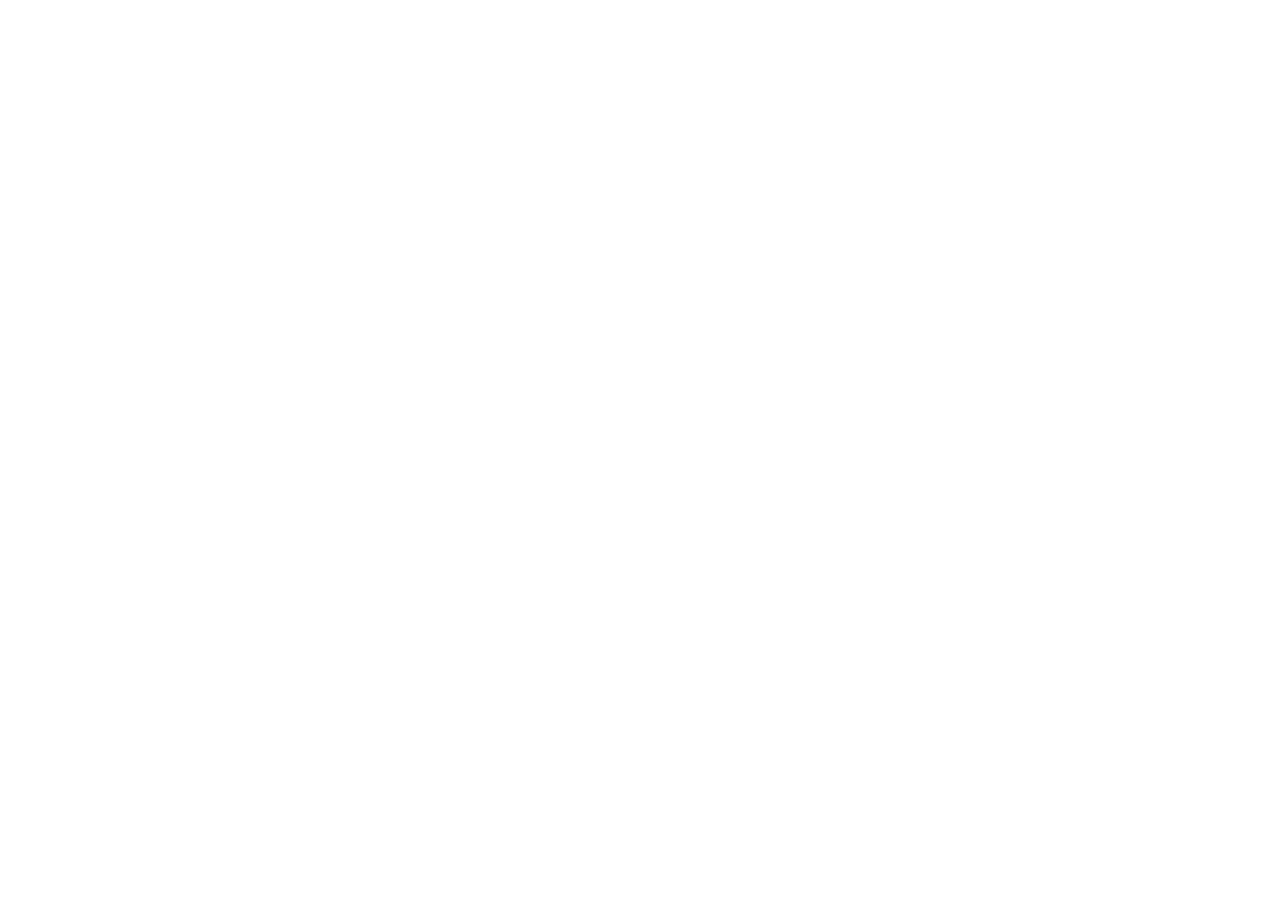
==== Pages/Card.html @ 169aed7e "First Commit" ====
<!DOCTYPE html>
<html lang="en">
<head>
    <meta charset="UTF-8">
    <meta name="viewport" content="width=device-width, initial-scale=1.0">
    <title>Humbled</title>
</head>
<body>
    
</body>
</html>
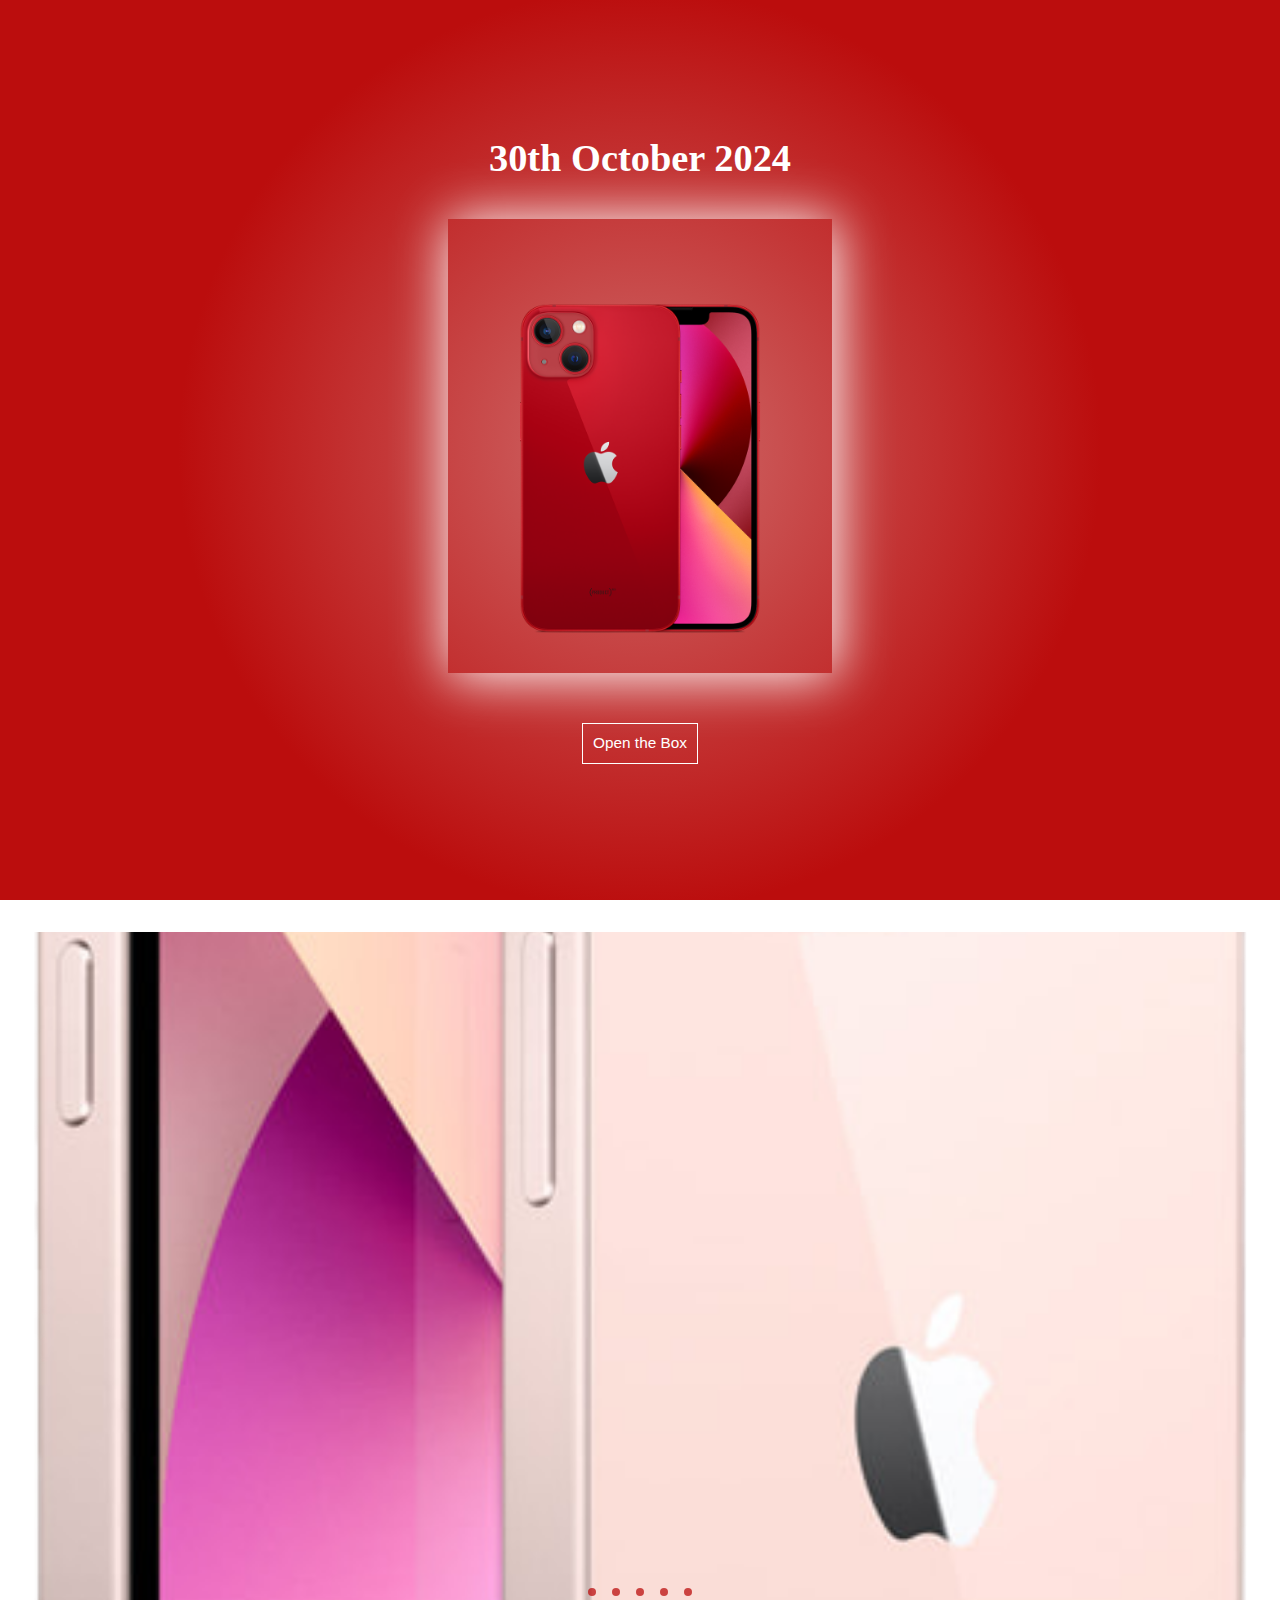
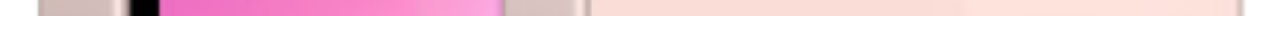
==== commit 2b2c4779: "hero section of the main invitation added" ====
--- a/Pages/Card.html
+++ b/Pages/Card.html
@@ -3,9 +3,46 @@
 <head>
     <meta charset="UTF-8">
     <meta name="viewport" content="width=device-width, initial-scale=1.0">
+    <link rel="stylesheet" href="../styles.css">
     <title>Humbled</title>
 </head>
 <body>
-    
+    <div class="cardHero">
+        <h1 id="date">30th October 2024</h1>
+        <img src="../Resources/phone0.png" alt="">
+        <button>Open the Box</button>
+        <!-- <div class="timings">
+            <div class="timingLane">
+                <p>Reveal</p>
+                <p>08:00AM - 12:00PM </p>
+            </div>
+            <div class="timingLane">
+                <p>Lunch</p>
+                <p>01:00PM - 03:00PM</p>
+            </div>
+            <div class="timingLane">
+                <p>After Party</p>
+                <p>8:00AM - 10:00AM</p>
+            </div>
+        </div> -->
+    </div>
+    <div class="container">
+        <div class="slider-wrapper">
+            <div class="slider">
+                <img id="slide-1" src="../Resources/phone1.png" alt="">
+                <img id="slide-2" src="../Resources/phone2.png" alt="">
+                <img id="slide-3" src="../Resources/phone3.png" alt="">
+                <img id="slide-4" src="../Resources/phone4.png" alt="">
+                <img id="slide-5" src="../Resources/phone5.png" alt="">
+            </div>
+            <div class="slider-nav">
+                <a href="#slide-1"></a>
+                <a href="#slide-2"></a>
+                <a href="#slide-3"></a>
+                <a href="#slide-4"></a>
+                <a href="#slide-5"></a>
+            </div>
+        </div>
+    </div>
 </body>
 </html>--- a/styles.css
+++ b/styles.css
@@ -0,0 +1,159 @@
+@import url('https://fonts.googleapis.com/css2?family=Rouge+Script&display=swap');
+
+:root {
+    --main: #BB0D0D;
+}
+
+*{
+    margin: 0;
+    padding: 0;
+    box-sizing: border-box;
+}
+
+.HeroSection{
+    width: 100vw;
+    height: 100vh;
+    color: white;
+    background: rgb(207,108,108);
+    background: radial-gradient(circle, rgba(207,108,108,1) 0%, rgb(187, 13, 13) 59%, rgb(187, 13, 13,1) 100%);
+    display: flex;
+    flex-direction: column;
+    align-items: center;
+    justify-content: center;
+    
+}
+
+#firstHead{
+    font-family: "Rouge Script", cursive;
+    font-size: 3vw;
+}
+
+#secondHead{
+    font-size: 6vw;
+    margin: 2vw 0;
+    font-family: "Rouge Script", cursive;
+}
+
+#thirdHead{
+    font-family: "Rouge Script", cursive;
+    font-size: 3vw;
+}
+
+.HeroSection a{
+    text-decoration: none;
+    color: var(--main);
+    padding: 10px 1.5vw;
+    border-radius: 50px;
+    font-size: 1vw;
+    position: absolute;
+    top: 2vw;
+    left: 2vw;
+    background-color: white;
+    transition: 1s;
+}
+
+.HeroSection a:hover{
+    transition: .3s;
+    border: 1px solid white;
+    background-color: var(--main);
+    color: white;
+    border-radius: 0;
+}
+
+/* ------------------------------------------Card.html----------------------------------------- */
+
+.cardHero{
+    width: 100vw;
+    height: 100vh;
+    display: flex;
+    align-items: center;
+    flex-direction: column;
+    justify-content: center;
+    background: rgb(207,108,108);
+    background: radial-gradient(circle, rgba(207,108,108,1) 0%, rgb(187, 13, 13) 59%, rgb(187, 13, 13,1) 100%);
+}
+
+.cardHero #date{
+    color: white;
+    margin-bottom: 3vw;
+    font-family: "Rogue Script", cursive;
+    font-size: 3vw;
+}
+
+.cardHero .timings{
+    
+}
+
+@keyframes phoneBox {
+    from   {margin-right: 30vw;opacity:0;}
+    to  {margin-right: 0vw;opacity:1;}
+}
+
+.cardHero img{
+    width: 30vw;
+    padding: 0px;
+    box-shadow: 2px 2px 50px 1px white;
+    animation-name: phoneBox;
+    animation-duration: 2s;
+}
+
+.cardHero button{
+    cursor: pointer;
+    margin-top: 50px;
+    color: white;
+    background-color: transparent;
+    border: 1px solid white;
+    font-size: 1.2vw;
+    padding: .8vw;
+    transition: .4s;
+}
+
+.cardHero button:hover{
+    transition: .4s;
+    background-color: #fff;
+    color: var(--main);
+}
+
+.container{
+    padding: 2rem;
+}
+.slider-wrapper{
+    position: relative;
+    max-width: 100vw;
+    margin: 0 auto;
+}
+.slider{
+    display: flex;
+    aspect-ratio: 16/9;
+    overflow-x: auto;
+    scroll-snap-type: x mandatory; 
+    scroll-behavior: smooth;
+}
+
+.slider img{
+    flex: 3 0 100%;
+    scroll-snap-align: start;
+    object-fit: cover;
+    width: 20vw;
+}
+.slider-nav {
+    display: flex;
+    column-gap: 1rem;
+    position: absolute;
+    bottom: 1.25rem;
+    left: 50%;
+    transform: translate(-50%);
+    z-index: 1;
+}
+.slider-nav a{
+    width: 0.5rem;
+    height: 0.5rem;
+    border-radius: 50%;
+    background-color: var(--main);
+    opacity: 0.75;
+    transition: opacity ease 250ms;
+}
+
+.slider-nav a:hover{
+    opacity: 1;
+}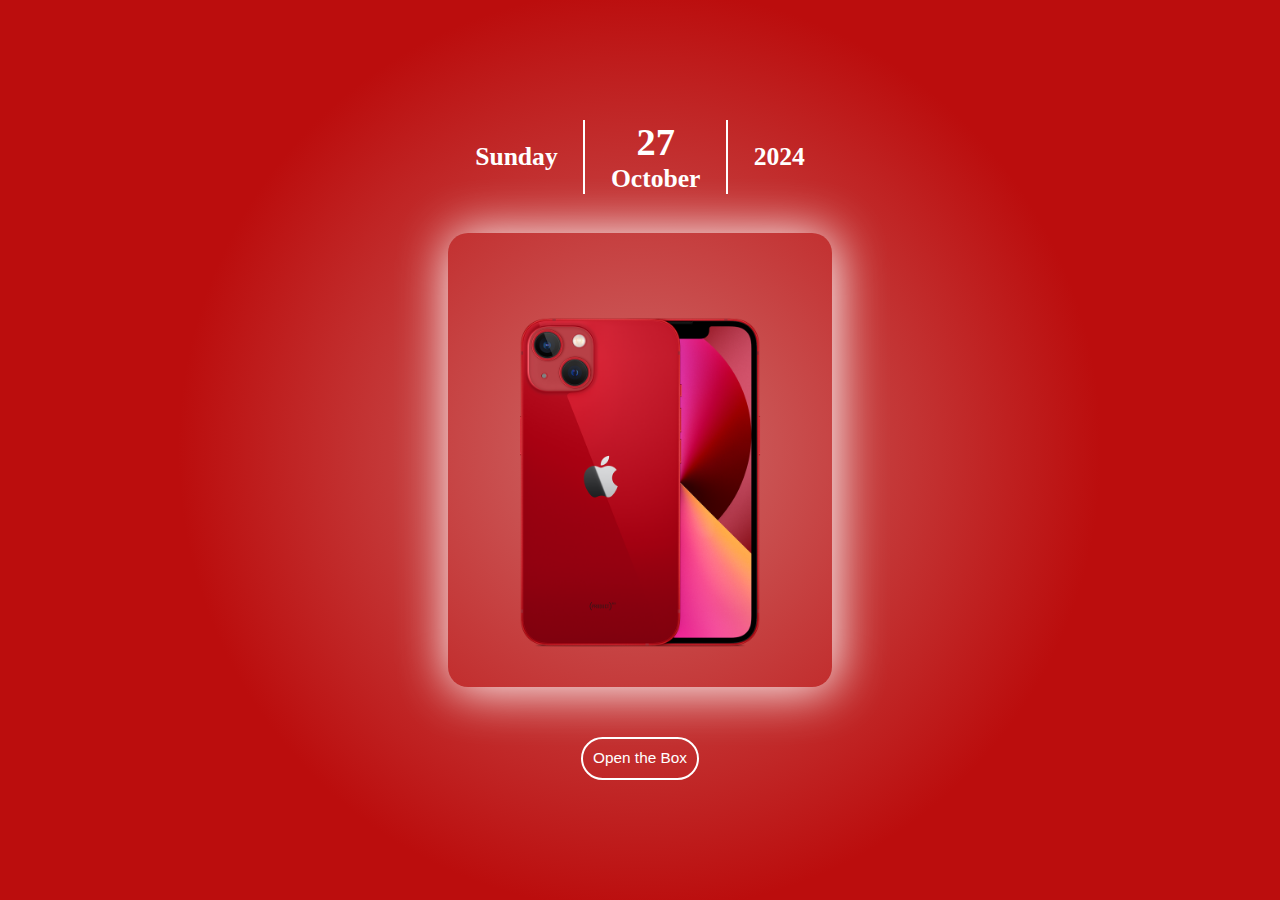
==== commit 48dd5e43: "little changes in the date and the border radiuses" ====
--- a/Pages/Card.html
+++ b/Pages/Card.html
@@ -8,7 +8,7 @@
 </head>
 <body>
     <div class="cardHero">
-        <h1 id="date">30th October 2024</h1>
+        <h1 id="date"><span>Sunday</span> <span id="dateMiddle"> <span id="dateDigit" style="font-size: 3vw;">27</span><br> October </span> <span>2024</span></h1>
         <img src="../Resources/phone0.png" alt="">
         <button>Open the Box</button>
         <!-- <div class="timings">
@@ -26,7 +26,7 @@
             </div>
         </div> -->
     </div>
-    <div class="container">
+    <!-- <div class="container">
         <div class="slider-wrapper">
             <div class="slider">
                 <img id="slide-1" src="../Resources/phone1.png" alt="">
@@ -43,6 +43,6 @@
                 <a href="#slide-5"></a>
             </div>
         </div>
-    </div>
+    </div> -->
 </body>
 </html>--- a/styles.css
+++ b/styles.css
@@ -74,19 +74,41 @@
 }
 
 .cardHero #date{
+    display: flex;
+    flex-direction: row;
+    justify-content: center;
+    align-items: center;
     color: white;
     margin-bottom: 3vw;
     font-family: "Rogue Script", cursive;
-    font-size: 3vw;
+    animation-name: date;
+    animation-duration: 2s;
+    font-size: 2vw;
+}
+
+.cardHero #dateMiddle{
+    text-align: center;
+    padding: 0 2vw;
+    margin: 0 2vw;
+    border-left: 2px solid #fff;
+    border-right: 2px solid #fff;
 }
 
 .cardHero .timings{
-    
+
 }
 
 @keyframes phoneBox {
     from   {margin-right: 30vw;opacity:0;}
     to  {margin-right: 0vw;opacity:1;}
+}
+@keyframes date {
+    from   {margin-bottom: 30vw;opacity:0;}
+    to  {margin-bottom: 3vw;opacity:1;}
+}
+@keyframes openBtn {
+    from   {margin-left: 30vw;opacity:0;}
+    to  {margin-left: 0vw;opacity:1;}
 }
 
 .cardHero img{
@@ -95,17 +117,21 @@
     box-shadow: 2px 2px 50px 1px white;
     animation-name: phoneBox;
     animation-duration: 2s;
+    border-radius: 20px;
 }
 
 .cardHero button{
+    border-radius: 50px;
     cursor: pointer;
     margin-top: 50px;
     color: white;
     background-color: transparent;
-    border: 1px solid white;
+    border: 2px solid white;
     font-size: 1.2vw;
     padding: .8vw;
     transition: .4s;
+    animation-name: openBtn;
+    animation-duration: 2s;
 }
 
 .cardHero button:hover{
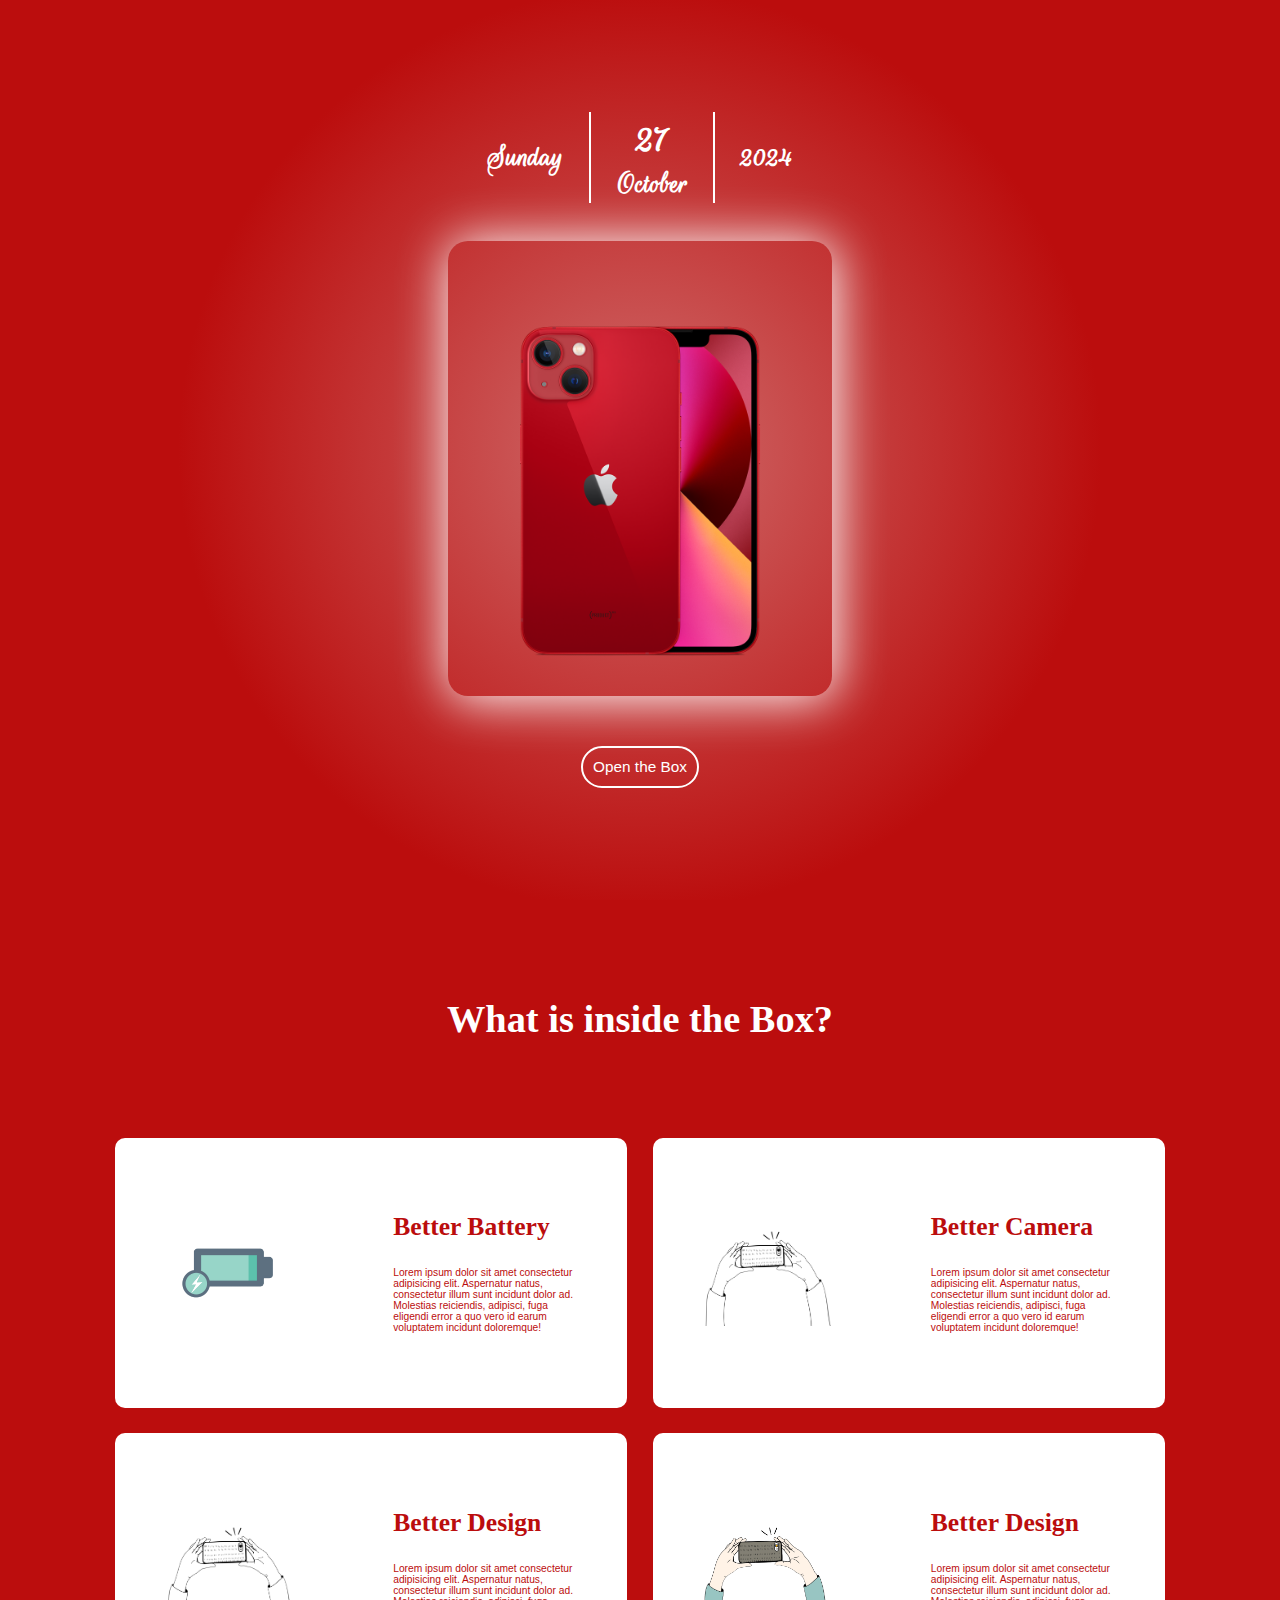
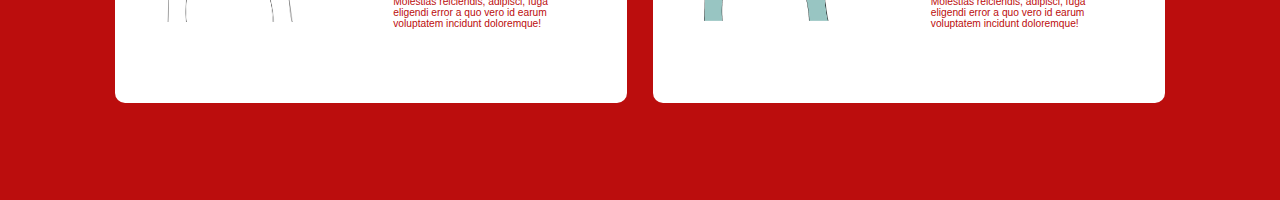
==== commit 75be0676: "Box section created" ====
--- a/Pages/Card.html
+++ b/Pages/Card.html
@@ -8,9 +8,9 @@
 </head>
 <body>
     <div class="cardHero">
-        <h1 id="date"><span>Sunday</span> <span id="dateMiddle"> <span id="dateDigit" style="font-size: 3vw;">27</span><br> October </span> <span>2024</span></h1>
+        <h1 id="date"><span>Sunday</span> <span id="dateMiddle"> <span id="dateDigit" style="font-size: 3.5vw;">27</span><br> October </span> <span>2024</span></h1>
         <img src="../Resources/phone0.png" alt="">
-        <button>Open the Box</button>
+        <a href="#OpenedBox">Open the Box</a>
         <!-- <div class="timings">
             <div class="timingLane">
                 <p>Reveal</p>
@@ -25,6 +25,39 @@
                 <p>8:00AM - 10:00AM</p>
             </div>
         </div> -->
+    </div>
+    <div id="OpenedBox" class="OpenedBox">
+        <h1>What is inside the Box?</h1>
+        <div class="cardWrapper">
+            <div class="card">
+                <img src="../Resources/batteryDoodle.png" alt="">
+                <div class="cardTxt">
+                    <h1>Better Battery</h1>
+                    <p>Lorem ipsum dolor sit amet consectetur adipisicing elit. Aspernatur natus, consectetur illum sunt incidunt dolor ad. Molestias reiciendis, adipisci, fuga eligendi error a quo vero id earum voluptatem incidunt doloremque!</p>
+                </div>
+            </div>
+            <div class="card">
+                <img src="../Resources/cameraDoodle.jpg" alt="">
+                <div class="cardTxt">
+                    <h1>Better Camera</h1>
+                    <p>Lorem ipsum dolor sit amet consectetur adipisicing elit. Aspernatur natus, consectetur illum sunt incidunt dolor ad. Molestias reiciendis, adipisci, fuga eligendi error a quo vero id earum voluptatem incidunt doloremque!</p>
+                </div>
+            </div>
+            <div class="card">
+                <img src="../Resources/cameraDoodle.jpg" alt="">
+                <div class="cardTxt">
+                    <h1>Better Design</h1>
+                    <p>Lorem ipsum dolor sit amet consectetur adipisicing elit. Aspernatur natus, consectetur illum sunt incidunt dolor ad. Molestias reiciendis, adipisci, fuga eligendi error a quo vero id earum voluptatem incidunt doloremque!</p>
+                </div>
+            </div>
+            <div class="card">
+                <img src="../Resources/cameraDoodle.png" alt="">
+                <div class="cardTxt">
+                    <h1>Better Design</h1>
+                    <p>Lorem ipsum dolor sit amet consectetur adipisicing elit. Aspernatur natus, consectetur illum sunt incidunt dolor ad. Molestias reiciendis, adipisci, fuga eligendi error a quo vero id earum voluptatem incidunt doloremque!</p>
+                </div>
+            </div>
+        </div>
     </div>
     <!-- <div class="container">
         <div class="slider-wrapper">
--- a/styles.css
+++ b/styles.css
@@ -8,6 +8,15 @@
     margin: 0;
     padding: 0;
     box-sizing: border-box;
+}
+
+html, h1, button, p, img{
+    cursor: url('./Resources/cursor.png'), auto;
+    scroll-behavior: smooth;
+}
+
+body {
+    background-color: var(--main);
 }
 
 .HeroSection{
@@ -80,10 +89,10 @@
     align-items: center;
     color: white;
     margin-bottom: 3vw;
-    font-family: "Rogue Script", cursive;
+    font-family: "Rouge Script", cursive;
     animation-name: date;
     animation-duration: 2s;
-    font-size: 2vw;
+    font-size: 2.5vw;
 }
 
 .cardHero #dateMiddle{
@@ -120,9 +129,11 @@
     border-radius: 20px;
 }
 
-.cardHero button{
+.cardHero a{
     border-radius: 50px;
     cursor: pointer;
+    text-decoration: none;
+    font-family: sans-serif;
     margin-top: 50px;
     color: white;
     background-color: transparent;
@@ -134,7 +145,7 @@
     animation-duration: 2s;
 }
 
-.cardHero button:hover{
+.cardHero a:hover{
     transition: .4s;
     background-color: #fff;
     color: var(--main);
@@ -143,43 +154,63 @@
 .container{
     padding: 2rem;
 }
-.slider-wrapper{
-    position: relative;
-    max-width: 100vw;
-    margin: 0 auto;
-}
-.slider{
-    display: flex;
-    aspect-ratio: 16/9;
-    overflow-x: auto;
-    scroll-snap-type: x mandatory; 
-    scroll-behavior: smooth;
-}
-
-.slider img{
-    flex: 3 0 100%;
-    scroll-snap-align: start;
-    object-fit: cover;
-    width: 20vw;
-}
-.slider-nav {
-    display: flex;
-    column-gap: 1rem;
-    position: absolute;
-    bottom: 1.25rem;
-    left: 50%;
-    transform: translate(-50%);
-    z-index: 1;
-}
-.slider-nav a{
-    width: 0.5rem;
-    height: 0.5rem;
-    border-radius: 50%;
-    background-color: var(--main);
-    opacity: 0.75;
-    transition: opacity ease 250ms;
-}
-
-.slider-nav a:hover{
-    opacity: 1;
+
+.OpenedBox{
+    width: 100vw;
+    height: 100vh;
+    display: flex;
+    flex-direction: column;
+    justify-content: space-evenly;
+    align-items: center;
+}
+.OpenedBox h1{
+    color: white;
+    font-size: 3vw;
+}
+.OpenedBox .cardWrapper{
+    display: grid;
+    grid-gap: 2vw;
+    grid-template-columns: 1fr 1fr;
+    grid-template-rows: 1fr 1fr;
+}
+
+.OpenedBox .card{
+    display: flex;
+    flex-direction: row;
+    align-items: center;
+    justify-content: center;
+    background-color: #fff;
+    max-width: 40vw;
+    height: 30vh;
+    border-radius: 10px;
+    transition: .3s;
+}
+
+.OpenedBox .card:hover{
+    transition: .3s;
+    box-shadow: 1px 1px 20px 5px white;
+}
+
+.OpenedBox .card img{
+    width: 10vw;
+    margin: 50px;
+}
+
+.OpenedBox .cardTxt h1{
+    color: var(--main);
+    font-size: 2vw;
+}
+.OpenedBox .cardTxt p{
+    font-size: .8vw;
+    font-family: sans-serif;
+}
+
+.OpenedBox .cardTxt {
+    display: flex;
+    flex-direction: column;
+    justify-content: space-evenly;
+    align-items: stretch;
+    height: 100%;
+    padding: 50px;
+    color: var(--main);
 }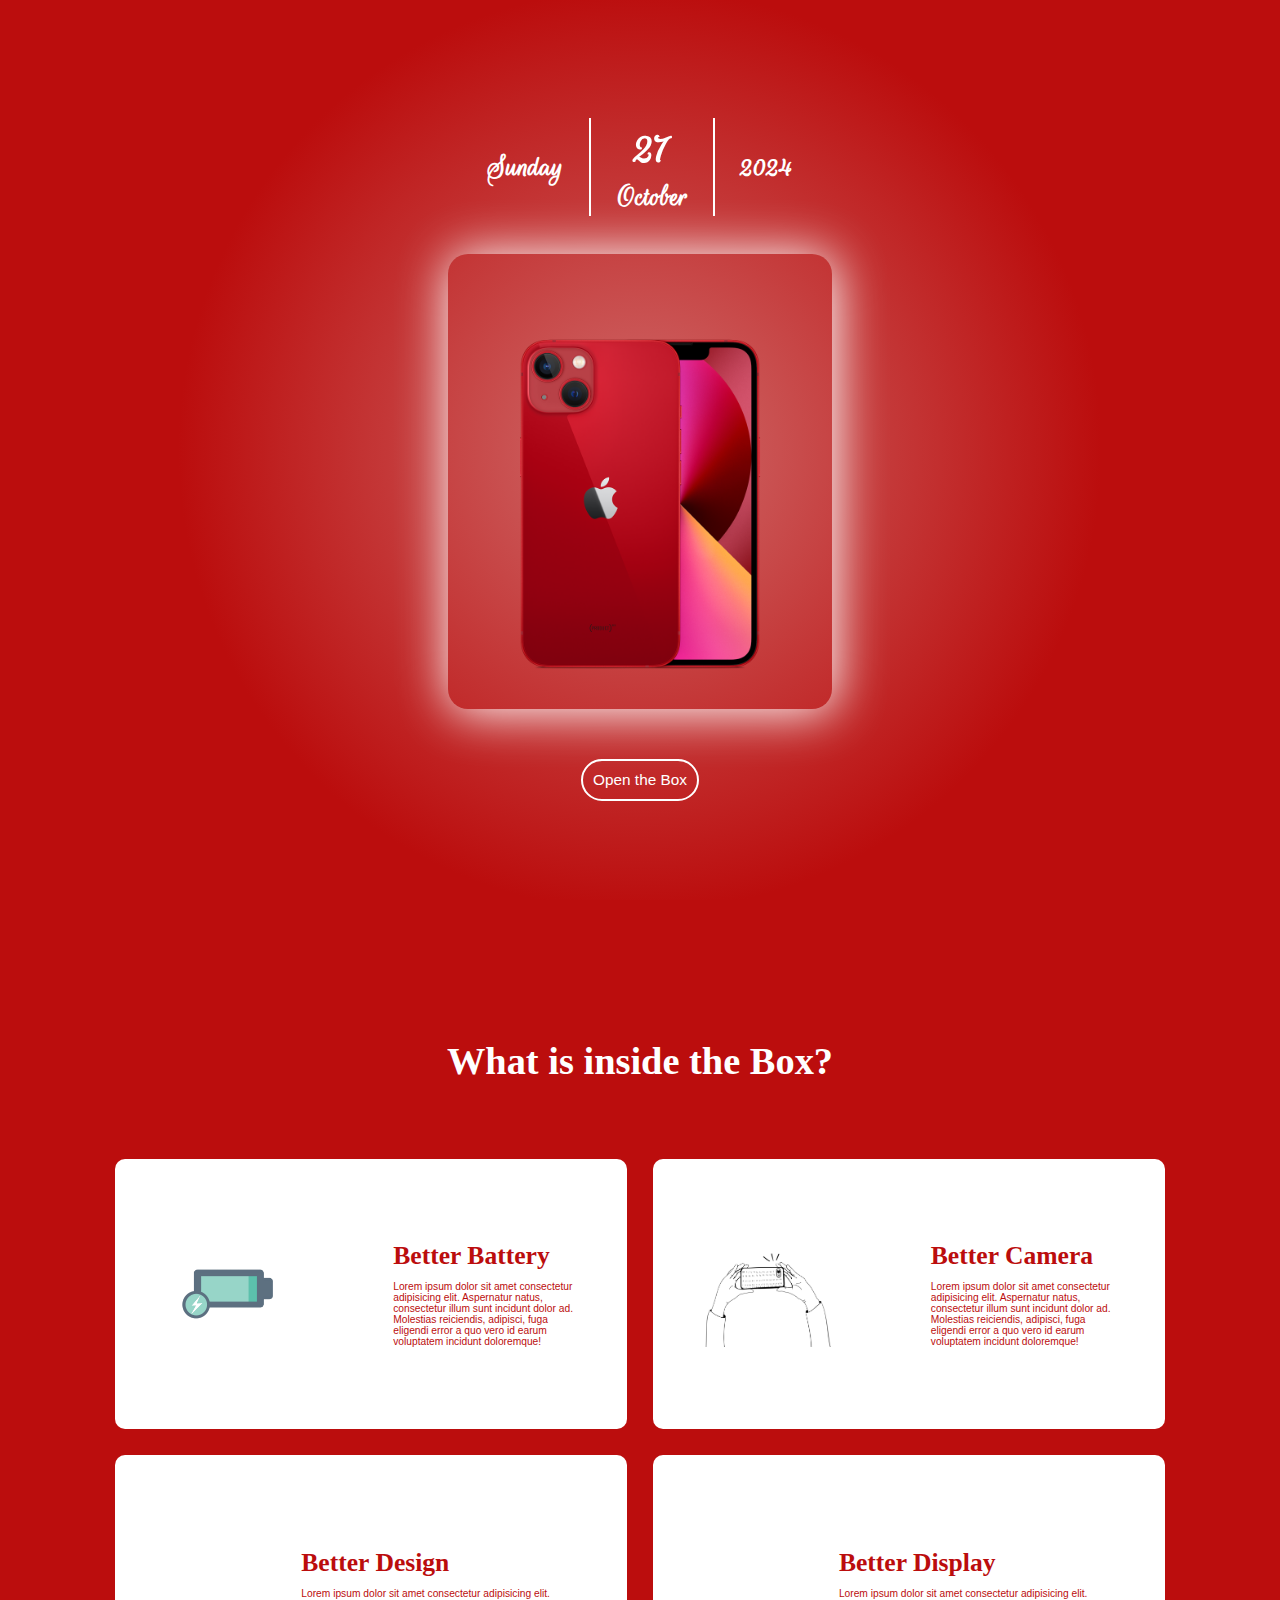
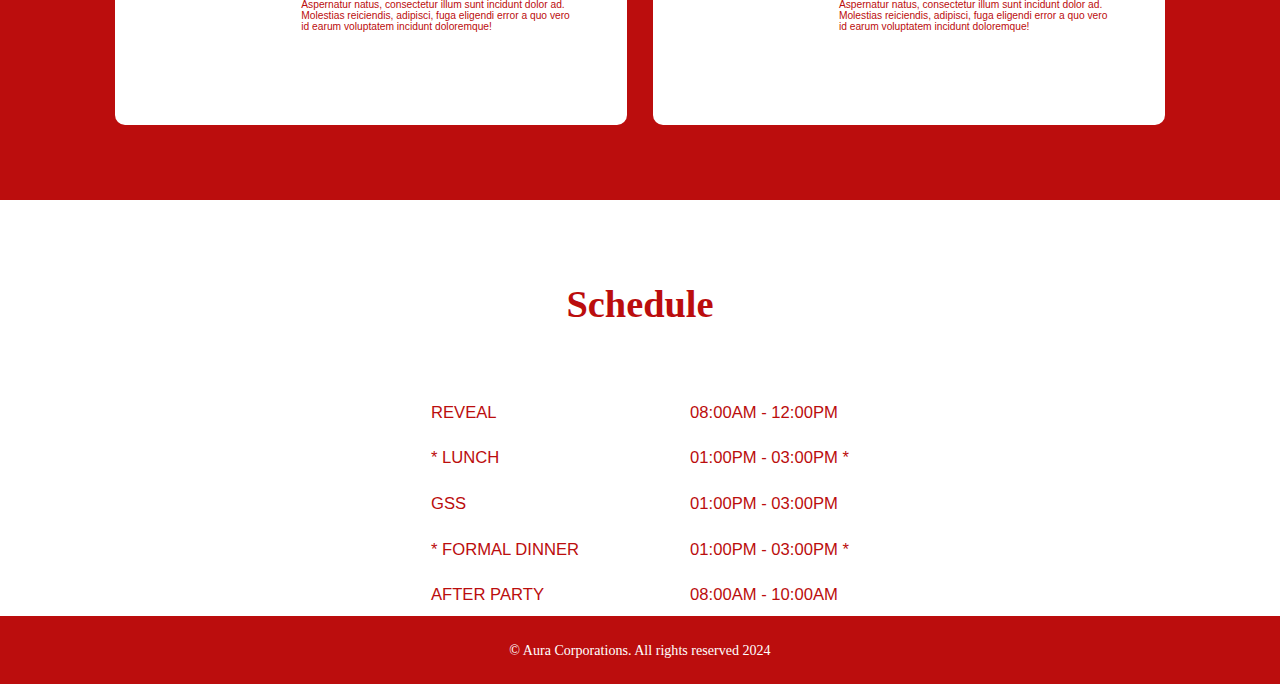
==== commit 828f89dc: "favicon added" ====
--- a/Pages/Card.html
+++ b/Pages/Card.html
@@ -4,27 +4,14 @@
     <meta charset="UTF-8">
     <meta name="viewport" content="width=device-width, initial-scale=1.0">
     <link rel="stylesheet" href="../styles.css">
+    <link rel="icon" type="image/x-icon" href="../Resources/favicon.ico">
     <title>Humbled</title>
 </head>
 <body>
     <div class="cardHero">
-        <h1 id="date"><span>Sunday</span> <span id="dateMiddle"> <span id="dateDigit" style="font-size: 3.5vw;">27</span><br> October </span> <span>2024</span></h1>
+        <h1 id="date"><span>Sunday</span> <span id="dateMiddle"> <span id="dateDigit" style="font-size: 4vw;">27</span><br> October </span> <span>2024</span></h1>
         <img src="../Resources/phone0.png" alt="">
         <a href="#OpenedBox">Open the Box</a>
-        <!-- <div class="timings">
-            <div class="timingLane">
-                <p>Reveal</p>
-                <p>08:00AM - 12:00PM </p>
-            </div>
-            <div class="timingLane">
-                <p>Lunch</p>
-                <p>01:00PM - 03:00PM</p>
-            </div>
-            <div class="timingLane">
-                <p>After Party</p>
-                <p>8:00AM - 10:00AM</p>
-            </div>
-        </div> -->
     </div>
     <div id="OpenedBox" class="OpenedBox">
         <h1>What is inside the Box?</h1>
@@ -44,20 +31,44 @@
                 </div>
             </div>
             <div class="card">
-                <img src="../Resources/cameraDoodle.jpg" alt="">
+                <img src="../Resources/design.png" alt="">
                 <div class="cardTxt">
                     <h1>Better Design</h1>
                     <p>Lorem ipsum dolor sit amet consectetur adipisicing elit. Aspernatur natus, consectetur illum sunt incidunt dolor ad. Molestias reiciendis, adipisci, fuga eligendi error a quo vero id earum voluptatem incidunt doloremque!</p>
                 </div>
             </div>
             <div class="card">
-                <img src="../Resources/cameraDoodle.png" alt="">
+                <img src="../Resources/display.png" alt="">
                 <div class="cardTxt">
-                    <h1>Better Design</h1>
+                    <h1>Better Display</h1>
                     <p>Lorem ipsum dolor sit amet consectetur adipisicing elit. Aspernatur natus, consectetur illum sunt incidunt dolor ad. Molestias reiciendis, adipisci, fuga eligendi error a quo vero id earum voluptatem incidunt doloremque!</p>
                 </div>
             </div>
         </div>
+    </div>
+    <img src="../Resources/wave.svg" alt="">
+    <div style="display: ;" class="schedule">
+        <h1>Schedule</h1>
+        <div class="timings">
+            <div class="timingLane timingLeft">
+                <p>REVEAL</p>
+                <p>* LUNCH</p>
+                <p>GSS</p>
+                <p>* FORMAL DINNER</p>
+                <p>AFTER PARTY</p>
+            </div>
+            <div class="timingLane timingRight">
+                <p>08:00AM - 12:00PM </p>
+                <p>01:00PM - 03:00PM *</p>
+                <p>01:00PM - 03:00PM</p>
+                <p>01:00PM - 03:00PM *</p>
+                <p>08:00AM - 10:00AM</p>
+            </div>
+        </div>
+    </div>
+    <img src="../Resources/wave1.svg" alt="">
+    <div id="footer">
+        <p>© Aura Corporations. All rights reserved 2024</p>
     </div>
     <!-- <div class="container">
         <div class="slider-wrapper">
--- a/styles.css
+++ b/styles.css
@@ -16,7 +16,7 @@
 }
 
 body {
-    background-color: var(--main);
+    /* background-color: var(--main); */
 }
 
 .HeroSection{
@@ -29,7 +29,6 @@
     flex-direction: column;
     align-items: center;
     justify-content: center;
-    
 }
 
 #firstHead{
@@ -83,6 +82,7 @@
 }
 
 .cardHero #date{
+    margin-top: 1.5vw;
     display: flex;
     flex-direction: row;
     justify-content: center;
@@ -101,10 +101,6 @@
     margin: 0 2vw;
     border-left: 2px solid #fff;
     border-right: 2px solid #fff;
-}
-
-.cardHero .timings{
-
 }
 
 @keyframes phoneBox {
@@ -156,6 +152,8 @@
 }
 
 .OpenedBox{
+    padding-top: 5vw;
+    background-color: var(--main);
     width: 100vw;
     height: 100vh;
     display: flex;
@@ -180,7 +178,7 @@
     align-items: center;
     justify-content: center;
     background-color: #fff;
-    max-width: 40vw;
+    width: 40vw;
     height: 30vh;
     border-radius: 10px;
     transition: .3s;
@@ -202,15 +200,149 @@
 }
 .OpenedBox .cardTxt p{
     font-size: .8vw;
+    margin-top: 10px;
     font-family: sans-serif;
 }
 
 .OpenedBox .cardTxt {
     display: flex;
     flex-direction: column;
-    justify-content: space-evenly;
+    justify-content: center;
     align-items: stretch;
     height: 100%;
     padding: 50px;
     color: var(--main);
+}
+
+.schedule{
+    display: flex;
+    flex-direction: column;
+    justify-content: center;
+    align-items: center;
+    color: var(--main);
+}
+
+.schedule .timings{
+    width: 50vw;
+    display: flex;
+    flex-direction: row;
+    justify-content: space-evenly;
+    align-items: center;
+}
+
+.schedule h1{
+    font-size: 3vw;
+    margin: 5vw 0;
+}
+.schedule .timingLane{
+    display: flex;
+    flex-direction: column;
+    align-items: start;
+    justify-content: start;
+}
+.schedule .timingLane p{
+    padding: 1vw 0;
+    font-size: 1.3vw;
+    font-family: sans-serif;
+}
+#footer{ 
+    margin-top: -20px;
+    background-color: var(--main);
+    width: 100vw;
+}
+#footer p{
+    text-align: center;
+    font-size: 1.1vw;
+    padding: 2vw;
+    color: white;
+}
+
+/* ------------------------------------------Responsiveness------------------------------------- */
+
+@media (max-width: 1200px){
+    .HeroSection a{
+        font-size: 2vw;
+    }
+}
+
+@media (max-width: 1000px){
+    .OpenedBox{
+        height: auto;
+    }
+    .OpenedBox .cardWrapper{
+        margin-top: 5vw;
+        grid-template-columns: 1fr;
+    }
+    .OpenedBox .card{
+        width: 90vw;
+    }
+}
+
+@media (max-width: 600px) {
+    .cardHero a{
+        border: 1px solid white;
+        font-size: 2vw;
+        padding: 1vw 3vw;
+    }  
+    .cardHero img{
+        width: 50vw;
+    }
+    .cardHero #date{
+        font-size: 5vw;
+        margin-bottom: 5vw;
+    }
+    .cardHero #dateMiddle{
+        border-right: 1px solid #ccc;
+        border-left: 1px solid #ccc;
+    }
+    #firstHead{
+        font-size: 6vw;
+    }
+    #secondHead{
+        font-size: 8vw;
+    }
+    #thirdHead{
+        font-size: 6vw;
+    }
+    .HeroSection a{
+        font-size: 3vw;
+    }
+    .OpenedBox .cardTxt h1{
+        font-size: 3vw;
+    }
+    .OpenedBox .cardTxt p{
+        font-size: 1.5vw;
+    }
+    .OpenedBox h1{
+        font-size: 5vw;
+    }
+    .OpenedBox .cardTxt{
+        padding: 30px;
+    }
+}
+@media (max-width: 500px) {
+    .OpenedBox .card img{
+        margin: 30px;
+    }
+    .OpenedBox .cardTxt h1{
+        font-size: 4vw;
+    }
+    .OpenedBox .cardTxt p{
+        font-size: 2vw;
+    }
+}
+
+@media (max-width: 600px) {
+    .cardHero img{
+        width: 70vw;
+    }
+    .schedule h1{
+        font-size: 5vw;
+    }
+    .schedule .timingLane p{
+        font-size: 2vw;
+    }
+    #footer p{
+        font-size: 2vw;
+    }
 }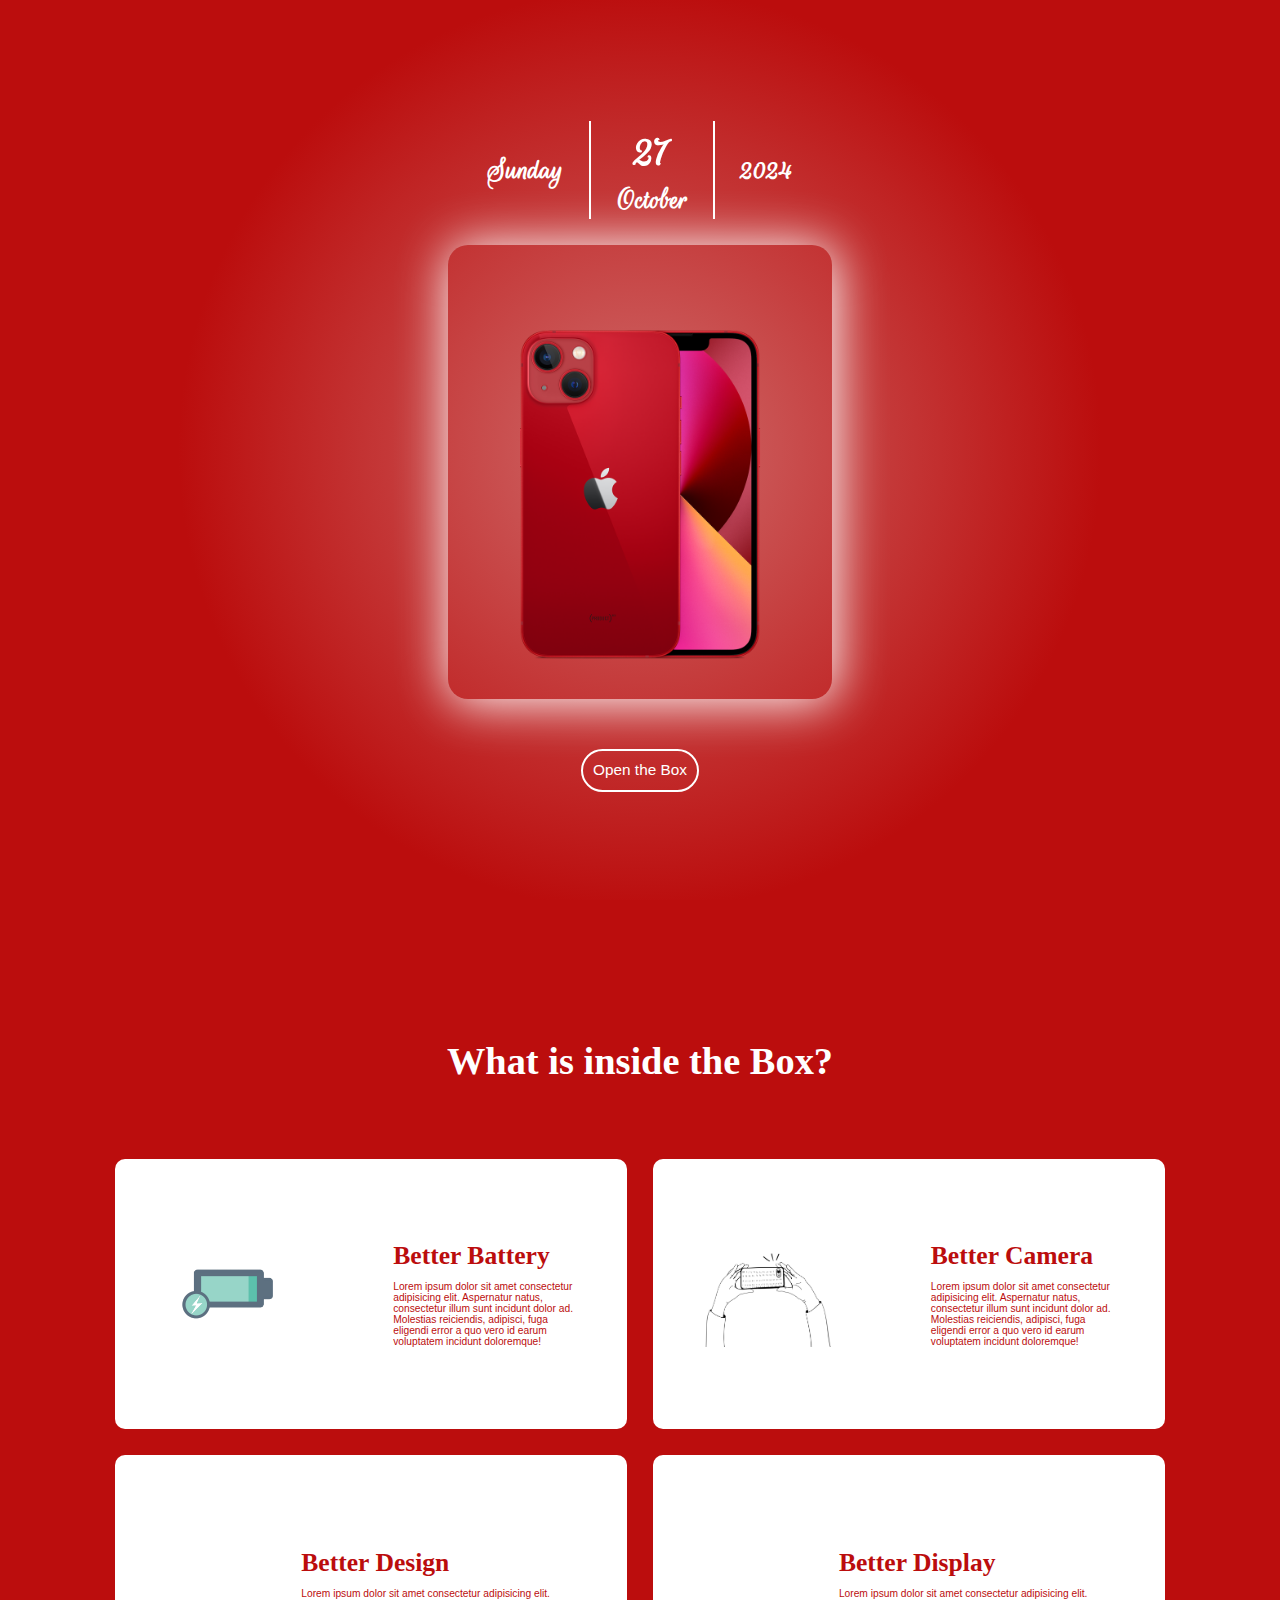
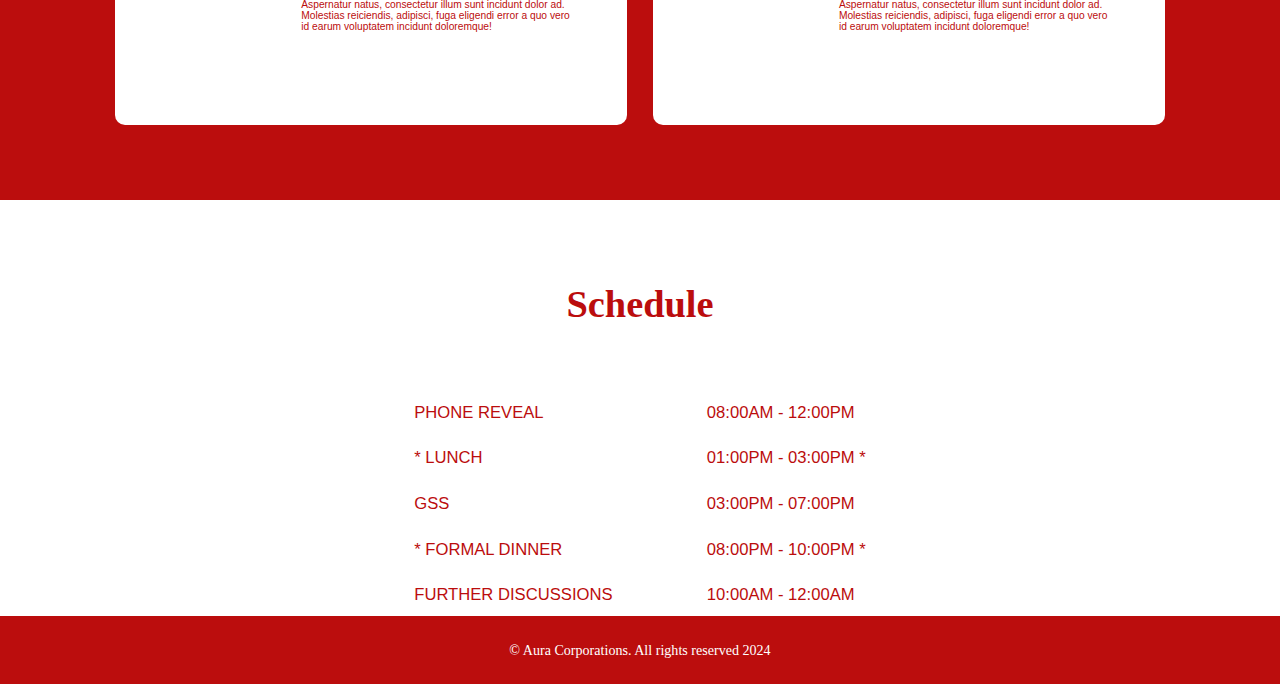
==== commit 896c5a2e: "some tweaks" ====
--- a/Pages/Card.html
+++ b/Pages/Card.html
@@ -47,22 +47,22 @@
         </div>
     </div>
     <img src="../Resources/wave.svg" alt="">
-    <div style="display: ;" class="schedule">
+    <div class="schedule">
         <h1>Schedule</h1>
         <div class="timings">
             <div class="timingLane timingLeft">
-                <p>REVEAL</p>
+                <p>PHONE REVEAL</p>
                 <p>* LUNCH</p>
                 <p>GSS</p>
                 <p>* FORMAL DINNER</p>
-                <p>AFTER PARTY</p>
+                <p>FURTHER DISCUSSIONS</p>
             </div>
             <div class="timingLane timingRight">
                 <p>08:00AM - 12:00PM </p>
                 <p>01:00PM - 03:00PM *</p>
-                <p>01:00PM - 03:00PM</p>
-                <p>01:00PM - 03:00PM *</p>
-                <p>08:00AM - 10:00AM</p>
+                <p>03:00PM - 07:00PM</p>
+                <p>08:00PM - 10:00PM *</p>
+                <p>10:00AM - 12:00AM</p>
             </div>
         </div>
     </div>
@@ -70,23 +70,5 @@
     <div id="footer">
         <p>© Aura Corporations. All rights reserved 2024</p>
     </div>
-    <!-- <div class="container">
-        <div class="slider-wrapper">
-            <div class="slider">
-                <img id="slide-1" src="../Resources/phone1.png" alt="">
-                <img id="slide-2" src="../Resources/phone2.png" alt="">
-                <img id="slide-3" src="../Resources/phone3.png" alt="">
-                <img id="slide-4" src="../Resources/phone4.png" alt="">
-                <img id="slide-5" src="../Resources/phone5.png" alt="">
-            </div>
-            <div class="slider-nav">
-                <a href="#slide-1"></a>
-                <a href="#slide-2"></a>
-                <a href="#slide-3"></a>
-                <a href="#slide-4"></a>
-                <a href="#slide-5"></a>
-            </div>
-        </div>
-    </div> -->
 </body>
 </html>--- a/styles.css
+++ b/styles.css
@@ -13,10 +13,6 @@
 html, h1, button, p, img{
     cursor: url('./Resources/cursor.png'), auto;
     scroll-behavior: smooth;
-}
-
-body {
-    /* background-color: var(--main); */
 }
 
 .HeroSection{
@@ -82,13 +78,13 @@
 }
 
 .cardHero #date{
-    margin-top: 1.5vw;
+    margin-top: 1vw;
     display: flex;
     flex-direction: row;
     justify-content: center;
     align-items: center;
     color: white;
-    margin-bottom: 3vw;
+    margin-bottom: 2vw;
     font-family: "Rouge Script", cursive;
     animation-name: date;
     animation-duration: 2s;
@@ -261,11 +257,21 @@
 
 @media (max-width: 1200px){
     .HeroSection a{
-        font-size: 2vw;
+        font-size: 1.5vw;
     }
 }
 
 @media (max-width: 1000px){
+    .OpenedBox .cardTxt{
+        padding: 20px;
+    }
+    .OpenedBox .card img{
+        margin: 20px;
+        width: 8vw;
+    }
+}
+
+@media (max-width: 600px) {
     .OpenedBox{
         height: auto;
     }
@@ -276,9 +282,6 @@
     .OpenedBox .card{
         width: 90vw;
     }
-}
-
-@media (max-width: 600px) {
     .cardHero a{
         border: 1px solid white;
         font-size: 2vw;
@@ -319,10 +322,23 @@
     .OpenedBox .cardTxt{
         padding: 30px;
     }
+    .cardHero img{
+        width: 70vw;
+    }
+    .schedule h1{
+        font-size: 5vw;
+    }
+    .schedule .timingLane p{
+        font-size: 2vw;
+    }
+    #footer p{
+        font-size: 2vw;
+    }
 }
 @media (max-width: 500px) {
     .OpenedBox .card img{
-        margin: 30px;
+        margin: 10px;
+        width: 12vw;
     }
     .OpenedBox .cardTxt h1{
         font-size: 4vw;
@@ -331,18 +347,3 @@
         font-size: 2vw;
     }
 }
-
-@media (max-width: 600px) {
-    .cardHero img{
-        width: 70vw;
-    }
-    .schedule h1{
-        font-size: 5vw;
-    }
-    .schedule .timingLane p{
-        font-size: 2vw;
-    }
-    #footer p{
-        font-size: 2vw;
-    }
-}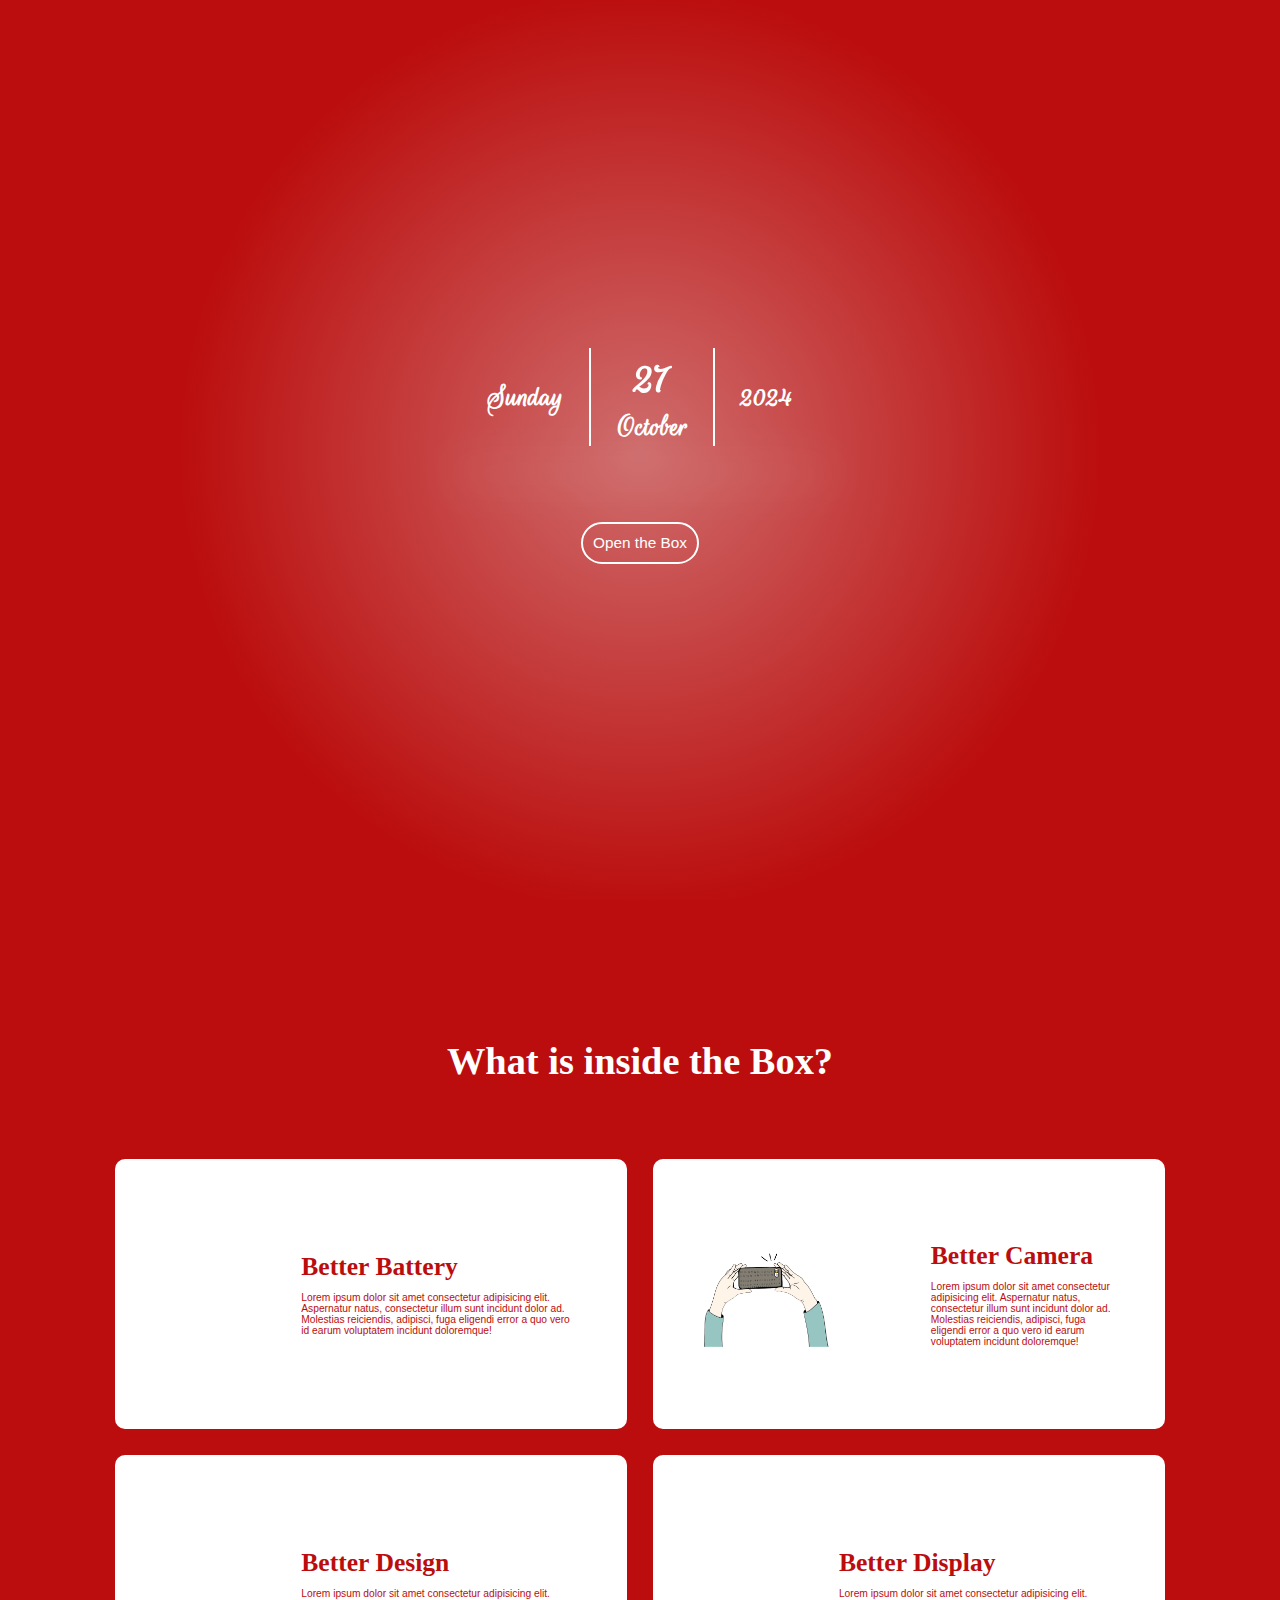
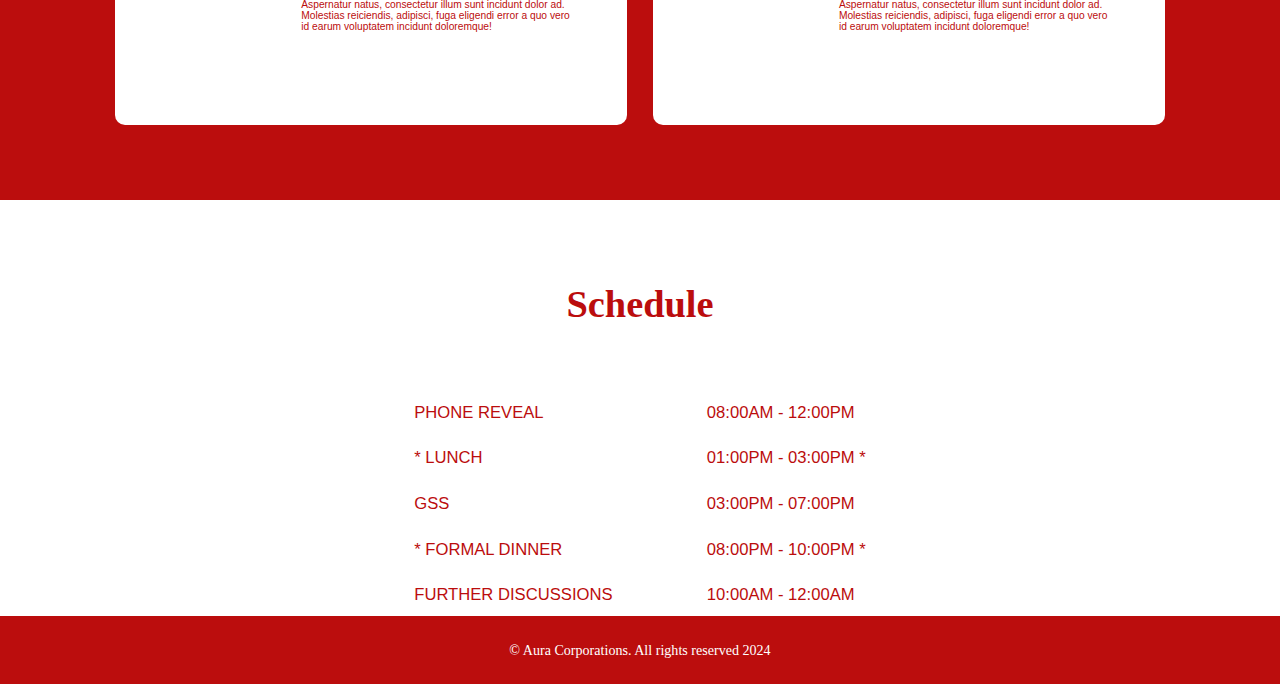
==== commit 068902b9: "tweaks" ====
--- a/Pages/Card.html
+++ b/Pages/Card.html
@@ -10,35 +10,35 @@
 <body>
     <div class="cardHero">
         <h1 id="date"><span>Sunday</span> <span id="dateMiddle"> <span id="dateDigit" style="font-size: 4vw;">27</span><br> October </span> <span>2024</span></h1>
-        <img src="../Resources/phone0.png" alt="">
+        <img src="../Resources/phone0.webp" alt="">
         <a href="#OpenedBox">Open the Box</a>
     </div>
     <div id="OpenedBox" class="OpenedBox">
         <h1>What is inside the Box?</h1>
         <div class="cardWrapper">
             <div class="card">
-                <img src="../Resources/batteryDoodle.png" alt="">
+                <img src="../Resources/batteryDoodle.webp" alt="">
                 <div class="cardTxt">
                     <h1>Better Battery</h1>
                     <p>Lorem ipsum dolor sit amet consectetur adipisicing elit. Aspernatur natus, consectetur illum sunt incidunt dolor ad. Molestias reiciendis, adipisci, fuga eligendi error a quo vero id earum voluptatem incidunt doloremque!</p>
                 </div>
             </div>
             <div class="card">
-                <img src="../Resources/cameraDoodle.jpg" alt="">
+                <img src="../Resources/cameraDoodle.webp" alt="">
                 <div class="cardTxt">
                     <h1>Better Camera</h1>
                     <p>Lorem ipsum dolor sit amet consectetur adipisicing elit. Aspernatur natus, consectetur illum sunt incidunt dolor ad. Molestias reiciendis, adipisci, fuga eligendi error a quo vero id earum voluptatem incidunt doloremque!</p>
                 </div>
             </div>
             <div class="card">
-                <img src="../Resources/design.png" alt="">
+                <img src="../Resources/design.webp" alt="">
                 <div class="cardTxt">
                     <h1>Better Design</h1>
                     <p>Lorem ipsum dolor sit amet consectetur adipisicing elit. Aspernatur natus, consectetur illum sunt incidunt dolor ad. Molestias reiciendis, adipisci, fuga eligendi error a quo vero id earum voluptatem incidunt doloremque!</p>
                 </div>
             </div>
             <div class="card">
-                <img src="../Resources/display.png" alt="">
+                <img src="../Resources/display.webp" alt="">
                 <div class="cardTxt">
                     <h1>Better Display</h1>
                     <p>Lorem ipsum dolor sit amet consectetur adipisicing elit. Aspernatur natus, consectetur illum sunt incidunt dolor ad. Molestias reiciendis, adipisci, fuga eligendi error a quo vero id earum voluptatem incidunt doloremque!</p>
